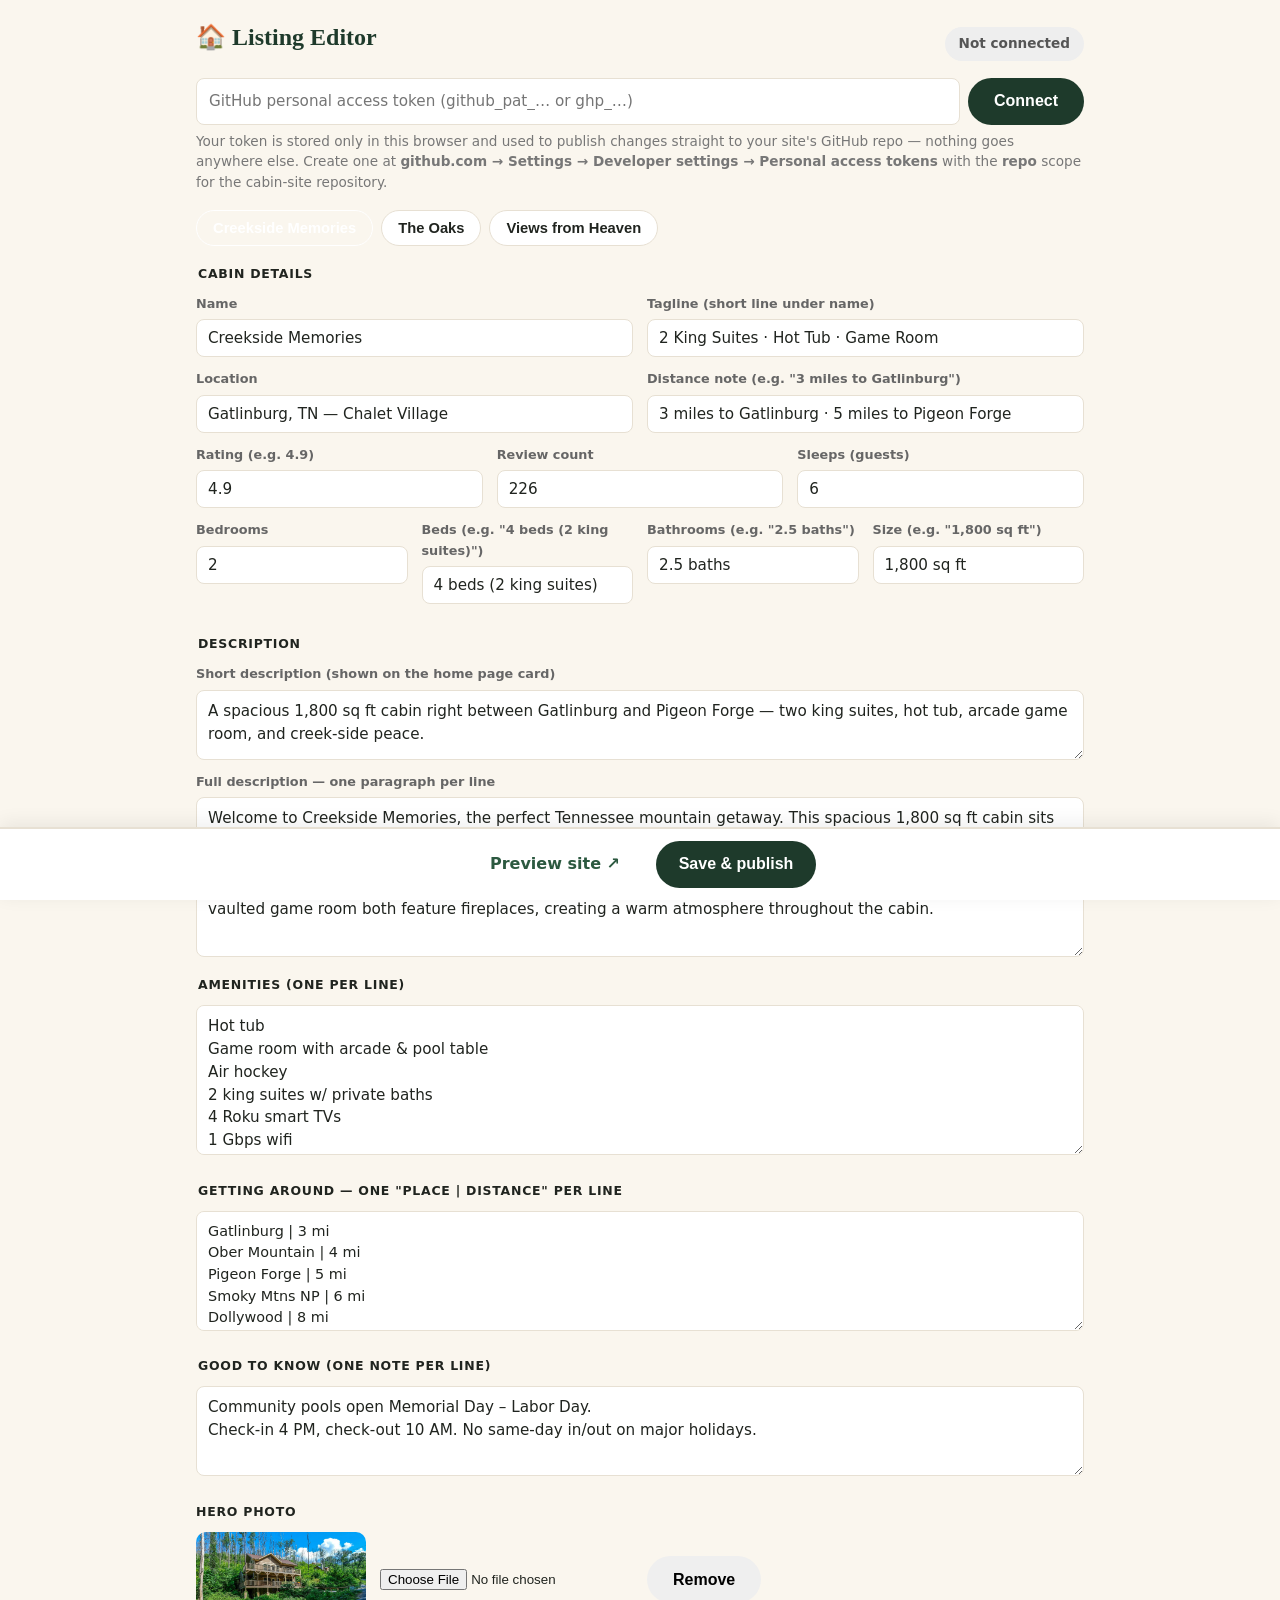
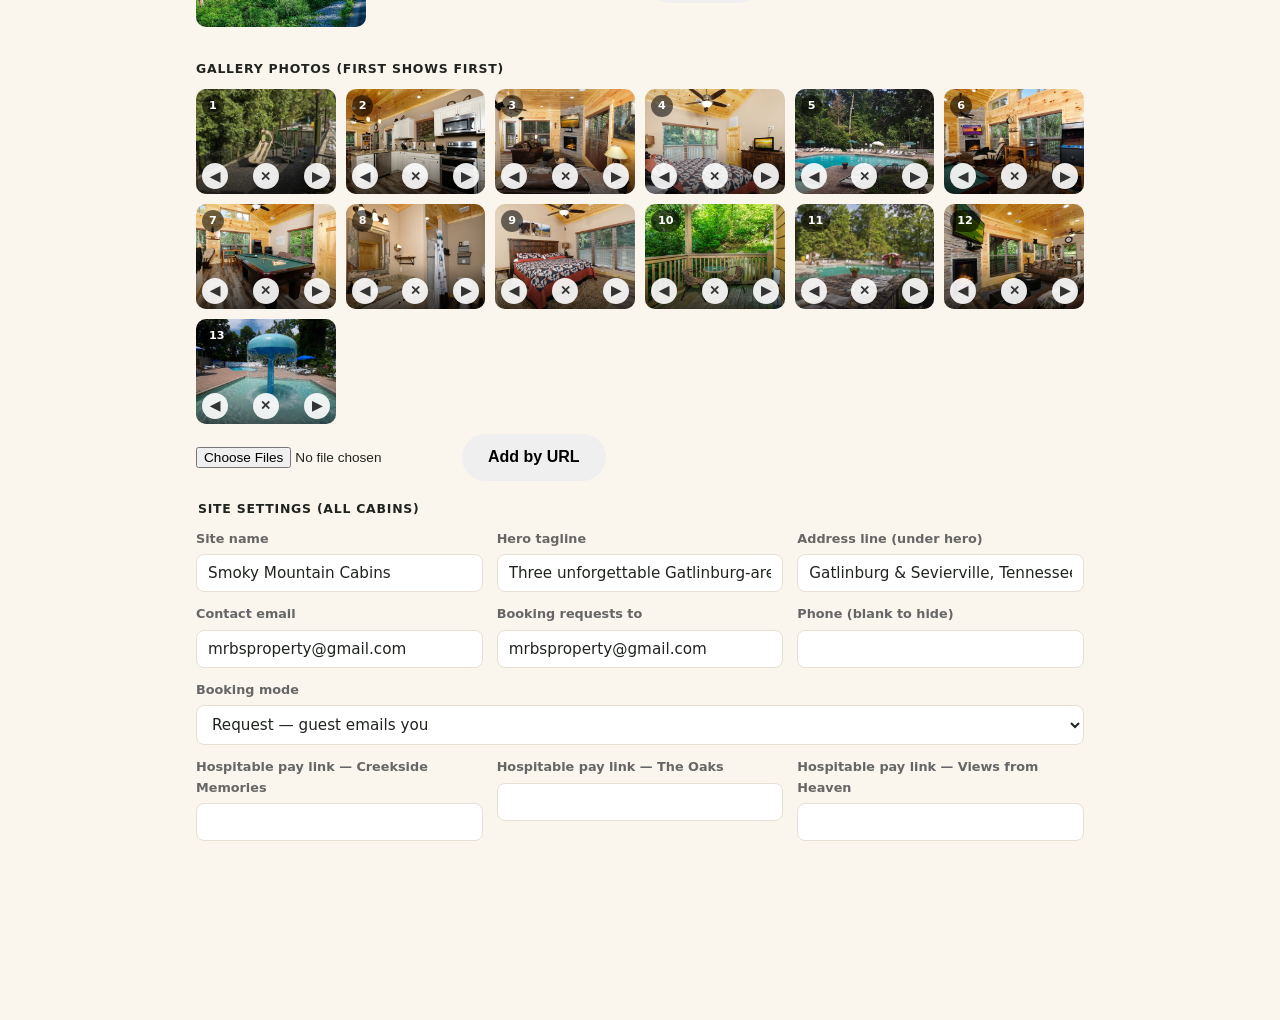
==== admin.html @ 11658c3b "editor + more photos: data/site.json single source, admin.html visual editor w/ GitHub publish, 26 n" ====
<!DOCTYPE html>
<html lang="en">
<head>
  <meta charset="UTF-8">
  <meta name="viewport" content="width=device-width, initial-scale=1.0">
  <title>Edit Listings — Smoky Mountain Cabins</title>
  <link rel="stylesheet" href="css/style.css">
  <style>
    .admin-wrap { max-width: 920px; margin: 0 auto; padding: 24px 16px 130px; }
    .admin-top { display:flex; align-items:center; justify-content:space-between; gap:12px; flex-wrap:wrap; margin-bottom:8px; }
    .admin-top h1 { font-size:1.5rem; }
    .chip { display:inline-block; padding:6px 14px; border-radius:999px; font-size:.85rem; font-weight:700; background:#eee; color:#555; }
    .chip.ok { background:#e3f2e6; color:#1b5e20; }
    .token-row { display:flex; gap:8px; margin:14px 0 4px; flex-wrap:wrap; }
    .token-row input[type=password] { flex:1; min-width:220px; padding:10px 12px; border:1.5px solid var(--line); border-radius:8px; font-size:.95rem; }
    .hint { color:#777; font-size:.85rem; margin:6px 0 18px; line-height:1.5; }
    .tabs { display:flex; gap:8px; flex-wrap:wrap; margin:18px 0; }
    .tab { padding:9px 16px; border-radius:999px; border:1.5px solid var(--line); background:#fff; cursor:pointer; font-weight:700; color:var(--ink); font-size:.92rem; }
    .tab.active { background:var(--green); color:#fff; border-color:var(--green); }
    fieldset { border:none; margin:0 0 18px; padding:0; }
    legend, .sec-title { font-weight:800; color:var(--green); text-transform:uppercase; letter-spacing:.06em; font-size:.78rem; margin-bottom:10px; display:block; }
    .frow { display:grid; grid-template-columns:repeat(auto-fit,minmax(190px,1fr)); gap:12px 14px; margin-bottom:12px; }
    label.f { display:flex; flex-direction:column; gap:5px; font-size:.8rem; font-weight:700; color:#666; }
    input[type=text], input[type=number], input[type=password], textarea, select { padding:9px 11px; border:1.5px solid var(--line); border-radius:8px; font-size:.95rem; background:#fff; color:var(--ink); font-family:inherit; width:100%; box-sizing:border-box; }
    textarea { min-height:120px; resize:vertical; line-height:1.5; }
    .photo-grid { display:grid; grid-template-columns:repeat(auto-fill,minmax(130px,1fr)); gap:10px; margin-top:8px; }
    .ph { position:relative; border-radius:10px; overflow:hidden; background:#eee; aspect-ratio:4/3; }
    .ph img { width:100%; height:100%; object-fit:cover; display:block; }
    .ph .idx { position:absolute; top:6px; left:6px; background:rgba(0,0,0,.55); color:#fff; font-size:.7rem; font-weight:800; padding:2px 7px; border-radius:999px; }
    .ph .ctl { position:absolute; bottom:0; left:0; right:0; display:flex; justify-content:space-between; background:linear-gradient(transparent, rgba(0,0,0,.6)); padding:14px 6px 5px; }
    .ph button { border:none; background:rgba(255,255,255,.9); color:#333; width:26px; height:26px; border-radius:50%; font-weight:800; cursor:pointer; font-size:.8rem; }
    .ph button:hover { background:#fff; }
    .add-photo { display:flex; gap:8px; margin-top:10px; flex-wrap:wrap; align-items:center; }
    .add-photo input[type=file] { font-size:.85rem; max-width:260px; }
    .hero-row { display:flex; gap:14px; align-items:center; flex-wrap:wrap; margin-bottom:14px; }
    .hero-prev { width:170px; aspect-ratio:16/9; object-fit:cover; border-radius:10px; background:#eee; }
    .bar { position:fixed; bottom:0; left:0; right:0; background:#fff; border-top:2px solid var(--line); padding:12px 18px; display:flex; gap:10px; justify-content:center; z-index:50; box-shadow:0 -4px 18px rgba(0,0,0,.07); }
    .bar button { min-width:160px; padding:12px 20px; font-size:1rem; }
    #pub-status { text-align:center; margin-top:10px; font-weight:700; color:#555; min-height:1.3em; font-size:.92rem; }
    .banner { padding:12px 16px; border-radius:10px; margin-bottom:14px; font-weight:700; display:none; line-height:1.4; }
    .banner.ok { background:#e3f2e6; color:#1b5e20; display:block; }
    .banner.err { background:#fdecea; color:#a12; display:block; }
  </style>
</head>
<body>
  <div class="admin-wrap">
    <div class="admin-top">
      <h1>🏠 Listing Editor</h1>
      <span id="conn-chip" class="chip">Not connected</span>
    </div>

    <div class="token-row">
      <input type="password" id="token" placeholder="GitHub personal access token (github_pat_… or ghp_…)">
      <button class="btn btn-primary" id="connect-btn">Connect</button>
    </div>
    <p class="hint">Your token is stored only in this browser and used to publish changes straight to your site's GitHub repo — nothing goes anywhere else. Create one at <b>github.com → Settings → Developer settings → Personal access tokens</b> with the <b>repo</b> scope for the cabin-site repository.</p>

    <div id="banner" class="banner"></div>

    <div id="editor" style="display:none">
      <div class="tabs" id="cabin-tabs"></div>

      <fieldset>
        <legend>Cabin details</legend>
        <div class="frow">
          <label class="f">Name<input type="text" data-f="name"></label>
          <label class="f">Tagline (short line under name)<input type="text" data-f="tagline"></label>
        </div>
        <div class="frow">
          <label class="f">Location<input type="text" data-f="location"></label>
          <label class="f">Distance note (e.g. "3 miles to Gatlinburg")<input type="text" data-f="distanceNote"></label>
        </div>
        <div class="frow">
          <label class="f">Rating (e.g. 4.9)<input type="text" data-f="rating"></label>
          <label class="f">Review count<input type="number" data-f="reviews"></label>
          <label class="f">Sleeps (guests)<input type="number" data-f="guests"></label>
        </div>
        <div class="frow">
          <label class="f">Bedrooms<input type="number" data-f="bedrooms"></label>
          <label class="f">Beds (e.g. "4 beds (2 king suites)")<input type="text" data-f="beds"></label>
          <label class="f">Bathrooms (e.g. "2.5 baths")<input type="text" data-f="baths"></label>
          <label class="f">Size (e.g. "1,800 sq ft")<input type="text" data-f="sqft"></label>
        </div>
      </fieldset>

      <fieldset>
        <legend>Description</legend>
        <label class="f" style="margin-bottom:12px">Short description (shown on the home page card)<textarea data-f="shortDesc" style="min-height:70px"></textarea></label>
        <label class="f">Full description — one paragraph per line<textarea data-f="description" style="min-height:160px"></textarea></label>
      </fieldset>

      <fieldset>
        <legend>Amenities (one per line)</legend>
        <textarea data-f="amenities" style="min-height:150px"></textarea>
      </fieldset>

      <fieldset>
        <legend>Getting around — one "Place | distance" per line</legend>
        <textarea data-f="distances" style="min-height:120px; font-size:.9rem"></textarea>
      </fieldset>

      <fieldset>
        <legend>Good to know (one note per line)</legend>
        <textarea data-f="notes" style="min-height:90px"></textarea>
      </fieldset>

      <fieldset>
        <span class="sec-title">Hero photo</span>
        <div class="hero-row">
          <img id="hero-prev" class="hero-prev" alt="">
          <input type="file" id="hero-file" accept="image/*">
          <button class="btn btn-ghost" id="hero-clear">Remove</button>
        </div>
      </fieldset>

      <fieldset>
        <span class="sec-title">Gallery photos (first shows first)</span>
        <div class="photo-grid" id="gallery"></div>
        <div class="add-photo">
          <input type="file" id="gal-file" accept="image/*" multiple>
          <button class="btn btn-ghost" id="gal-add-url-btn">Add by URL</button>
        </div>
      </fieldset>

      <fieldset>
        <legend>Site settings (all cabins)</legend>
        <div class="frow">
          <label class="f">Site name<input type="text" data-s="name"></label>
          <label class="f">Hero tagline<input type="text" data-s="tagline"></label>
          <label class="f">Address line (under hero)<input type="text" data-s="addressLine"></label>
        </div>
        <div class="frow">
          <label class="f">Contact email<input type="text" data-s="email"></label>
          <label class="f">Booking requests to<input type="text" data-s="bookingEmailTo"></label>
          <label class="f">Phone (blank to hide)<input type="text" data-s="phone"></label>
        </div>
        <div class="frow">
          <label class="f">Booking mode<select data-s="bookingMode"><option value="request">Request — guest emails you</option><option value="link">Pay only — link to payment page</option><option value="both">Both — form + pay link</option></select></label>
        </div>
        <div class="frow" id="hospitable-links"></div>
      </fieldset>

      <div id="pub-status"></div>
    </div>
  </div>

  <div class="bar" id="bar" style="display:none">
    <a class="btn btn-ghost" href="./index.html" target="_blank">Preview site ↗</a>
    <button class="btn btn-primary" id="publish-btn">Save &amp; publish</button>
  </div>

  <script src="js/admin.js"></script>
</body>
</html>
---- css/style.css ----
/* ============================================================
   Smoky Mountain Cabins — direct booking site
   Palette: forest green / cream / warm wood
   ============================================================ */

:root {
  --forest: #1e3a2b;
  --pine: #2c5940;
  --moss: #4f7a5f;
  --cream: #faf6ee;
  --paper: #ffffff;
  --wood: #c8a27a;
  --wood-dark: #a97e52;
  --gold: #d4a373;
  --ink: #20241f;
  --muted: #6b7268;
  --line: #e7e0d3;
  --shadow-sm: 0 2px 10px rgba(30, 58, 43, .08);
  --shadow-md: 0 10px 30px rgba(30, 58, 43, .14);
  --radius: 16px;
  --maxw: 1180px;
  --font-head: "Fraunces", Georgia, serif;
  --font-body: "Inter", system-ui, -apple-system, Segoe UI, sans-serif;
}

* { box-sizing: border-box; }
html { scroll-behavior: smooth; }
body {
  margin: 0;
  font-family: var(--font-body);
  color: var(--ink);
  background: var(--cream);
  line-height: 1.6;
  -webkit-font-smoothing: antialiased;
}
img { max-width: 100%; display: block; }
a { color: var(--pine); text-decoration: none; }
h1, h2, h3, h4 { font-family: var(--font-head); line-height: 1.15; margin: 0 0 .5em; color: var(--forest); font-weight: 600; }
p { margin: 0 0 1em; }

.wrap { max-width: var(--maxw); margin: 0 auto; padding: 0 24px; }
.eyebrow { text-transform: uppercase; letter-spacing: .18em; font-size: .78rem; font-weight: 600; color: var(--wood-dark); }

/* ---------- Buttons ---------- */
.btn {
  display: inline-flex; align-items: center; gap: .5em;
  padding: .85em 1.5em; border-radius: 999px; font-weight: 600;
  border: 2px solid transparent; cursor: pointer; transition: all .18s ease;
  font-size: 1rem; line-height: 1; text-align: center; justify-content: center;
}
.btn-primary { background: var(--forest); color: #fff; }
.btn-primary:hover { background: var(--pine); transform: translateY(-2px); box-shadow: var(--shadow-md); }
.btn-wood { background: var(--gold); color: #3a2c17; }
.btn-wood:hover { background: #e0b586; transform: translateY(-2px); box-shadow: var(--shadow-md); }
.btn-outline { border-color: var(--forest); color: var(--forest); background: transparent; }
.btn-outline:hover { background: var(--forest); color: #fff; }
.btn-ghost-light { border-color: rgba(255,255,255,.7); color: #fff; background: rgba(255,255,255,.08); backdrop-filter: blur(4px); }
.btn-ghost-light:hover { background: #fff; color: var(--forest); }

/* ---------- Header / nav ---------- */
.site-header {
  position: sticky; top: 0; z-index: 60;
  background: rgba(250, 246, 238, .92); backdrop-filter: blur(10px);
  border-bottom: 1px solid var(--line);
}
.nav { display: flex; align-items: center; justify-content: space-between; height: 72px; }
.brand { display: flex; align-items: center; gap: .6em; font-family: var(--font-head); font-weight: 600; color: var(--forest); font-size: 1.25rem; }
.brand .leaf { width: 34px; height: 34px; border-radius: 9px; background: linear-gradient(135deg, var(--pine), var(--moss)); display: grid; place-items: center; color: #fff; font-size: 1.05rem; }
.nav-links { display: flex; align-items: center; gap: 28px; }
.nav-links a { color: var(--ink); font-weight: 500; font-size: .97rem; }
.nav-links a:hover { color: var(--pine); }
.nav-cta { margin-left: 8px; }
.menu-btn { display: none; background: none; border: 0; font-size: 1.6rem; color: var(--forest); cursor: pointer; line-height: 1; }

/* ---------- Hero ---------- */
.hero { position: relative; min-height: 78vh; display: grid; place-items: center; text-align: center; color: #fff; overflow: hidden; }
.hero-bg { position: absolute; inset: 0; background-size: cover; background-position: center; z-index: -2; }
.hero::after { content: ""; position: absolute; inset: 0; background: linear-gradient(180deg, rgba(20,35,26,.45) 0%, rgba(20,35,26,.72) 100%); z-index: -1; }
.hero-inner { padding: 90px 24px; max-width: 820px; }
.hero h1 { color: #fff; font-size: clamp(2.4rem, 5.5vw, 4rem); margin-bottom: .3em; text-shadow: 0 2px 20px rgba(0,0,0,.3); }
.hero p.sub { font-size: clamp(1.05rem, 2vw, 1.3rem); color: #f2ede2; max-width: 640px; margin: 0 auto 2em; }
.hero-actions { display: flex; gap: 14px; justify-content: center; flex-wrap: wrap; }
.trust-row { display: flex; gap: 26px; justify-content: center; flex-wrap: wrap; margin-top: 38px; color: #efe9dc; font-size: .95rem; }
.trust-row span b { color: #fff; }

/* ---------- Section scaffolding ---------- */
section.block { padding: 76px 0; }
section.block.alt { background: var(--paper); }
.section-head { max-width: 640px; margin: 0 auto 44px; text-align: center; }
.section-head h2 { font-size: clamp(1.9rem, 3.5vw, 2.7rem); }
.section-head p { color: var(--muted); font-size: 1.08rem; }

/* ---------- Cabin cards grid ---------- */
.cabin-grid { display: grid; grid-template-columns: repeat(auto-fit, minmax(300px, 1fr)); gap: 28px; }
.card { background: var(--paper); border-radius: var(--radius); overflow: hidden; box-shadow: var(--shadow-sm); transition: transform .2s ease, box-shadow .2s ease; display: flex; flex-direction: column; border: 1px solid var(--line); }
.card:hover { transform: translateY(-6px); box-shadow: var(--shadow-md); }
.card-media { position: relative; aspect-ratio: 4/3; overflow: hidden; background: #dfe7e0; }
.card-media img { width: 100%; height: 100%; object-fit: cover; transition: transform .5s ease; }
.card:hover .card-media img { transform: scale(1.06); }
.badge-rating { position: absolute; top: 14px; left: 14px; background: rgba(255,255,255,.95); color: var(--forest); font-weight: 700; padding: .35em .8em; border-radius: 999px; font-size: .9rem; box-shadow: var(--shadow-sm); }
.badge-tag { position: absolute; top: 14px; right: 14px; background: rgba(30,58,43,.85); color: #fff; padding: .35em .8em; border-radius: 999px; font-size: .78rem; font-weight: 600; letter-spacing: .02em; }
.card-body { padding: 22px 22px 24px; display: flex; flex-direction: column; gap: 10px; flex: 1; }
.card-loc { color: var(--wood-dark); font-size: .85rem; text-transform: uppercase; letter-spacing: .1em; font-weight: 600; }
.card h3 { margin: 0; font-size: 1.45rem; }
.specs { display: flex; flex-wrap: wrap; gap: 12px; color: var(--muted); font-size: .92rem; margin-top: 2px; }
.specs span { display: inline-flex; align-items: center; gap: .35em; }
.card-desc { color: var(--muted); font-size: .96rem; flex: 1; }
.card-foot { display: flex; align-items: center; justify-content: space-between; margin-top: 8px; gap: 12px; }
.price-note { font-weight: 700; color: var(--forest); }

/* ---------- Feature / amenity lists ---------- */
.amenities { display: grid; grid-template-columns: repeat(auto-fit, minmax(220px, 1fr)); gap: 14px 26px; list-style: none; padding: 0; margin: 0; }
.amenities li { display: flex; align-items: center; gap: .6em; font-size: .98rem; color: var(--ink); }
.amenities li::before { content: "✓"; color: var(--moss); font-weight: 800; }

/* ---------- Cabin detail page ---------- */
.cabin-hero { position: relative; min-height: 62vh; display: grid; place-items: center; text-align: center; color: #fff; overflow: hidden; }
.cabin-hero .hero-bg { z-index: -2; }
.cabin-hero::after { content:""; position:absolute; inset:0; background: linear-gradient(180deg, rgba(20,35,26,.4), rgba(20,35,26,.7)); z-index:-1; }
.cabin-hero h1 { color:#fff; font-size: clamp(2.2rem, 5vw, 3.6rem); }
.breadcrumb { position:absolute; top: 88px; left: 0; right: 0; text-align:center; z-index:2; }
.breadcrumb a { color: #e9e2d4; font-size:.9rem; }

.detail-grid { display: grid; grid-template-columns: 1fr; gap: 48px; align-items: start; }
.detail-grid > * { min-width: 0; } /* let tracks shrink below content (native date inputs are wide) */
@media (min-width: 900px){ .detail-grid { grid-template-columns: 1.6fr 1fr; } }
.gallery { display:grid; grid-template-columns: repeat(2, 1fr); gap: 12px; margin-top: 8px; }
.gallery img { border-radius: 12px; aspect-ratio: 4/3; object-fit: cover; width:100%; background:#dfe7e0; }
.gallery .wide { grid-column: span 2; aspect-ratio: 16/8; }

/* booking card */
.book-card { position: sticky; top: 92px; background: var(--paper); border-radius: var(--radius); box-shadow: var(--shadow-md); padding: 26px; border: 1px solid var(--line); }
.book-card h3 { font-size: 1.4rem; margin-bottom: .2em; }
.book-rate { color: var(--muted); margin-bottom: 18px; }
.book-rate b { color: var(--forest); font-size: 1.5rem; font-family: var(--font-head); }
.field { margin-bottom: 14px; }
.field label { display:block; font-size:.82rem; font-weight:600; color:var(--muted); text-transform:uppercase; letter-spacing:.06em; margin-bottom:5px; }
.field input, .field select, .field textarea { width:100%; padding:.7em .9em; border:1.5px solid var(--line); border-radius:10px; font-family:inherit; font-size:.98rem; background:#fff; color:var(--ink); }
.field input:focus, .field select:focus, .field textarea:focus { outline:none; border-color: var(--pine); box-shadow: 0 0 0 3px rgba(44,89,64,.12); }
.date-row { display:grid; grid-template-columns: 1fr 1fr; gap: 12px; }
.date-row > * { min-width: 0; }
.book-note { font-size:.85rem; color:var(--muted); margin-top:10px; text-align:center; }
.book-card .btn { width:100%; margin-top:6px; }
.divider-or { display:flex; align-items:center; gap:12px; color:var(--muted); font-size:.8rem; margin:14px 0; }
.divider-or::before, .divider-or::after { content:""; height:1px; background:var(--line); flex:1; }

/* ---------- Why direct / value props ---------- */
.value-grid { display:grid; grid-template-columns: repeat(auto-fit, minmax(240px, 1fr)); gap: 26px; }
.value-card { text-align:center; padding: 30px 22px; background: var(--cream); border-radius: var(--radius); border:1px solid var(--line); }
.value-card .ico { font-size: 2rem; margin-bottom: 10px; }
.value-card h3 { font-size: 1.25rem; }
.value-card p { color: var(--muted); font-size:.96rem; margin:0; }

/* ---------- Location / things to do ---------- */
.dist-list { display:grid; grid-template-columns: repeat(auto-fit, minmax(200px,1fr)); gap: 14px; list-style:none; padding:0; margin:0; }
.dist-list li { background:#fff; border:1px solid var(--line); border-radius:12px; padding:16px 18px; display:flex; justify-content:space-between; align-items:center; gap:10px; }
.dist-list .d { font-weight:700; color:var(--forest); font-family:var(--font-head); font-size:1.2rem; white-space:nowrap; }

/* ---------- FAQ ---------- */
.faq-item { border-bottom: 1px solid var(--line); padding: 18px 0; }
.faq-item h3 { font-size: 1.15rem; margin-bottom:.3em; cursor:pointer; display:flex; justify-content:space-between; align-items:center; gap:12px; }
.faq-item h3::after { content:"+"; color:var(--wood-dark); font-size:1.4rem; transition: transform .2s; }
.faq-item.open h3::after { transform: rotate(45deg); }
.faq-item p { color: var(--muted); margin:0; max-width:none; }

/* ---------- Footer ---------- */
.site-footer { background: var(--forest); color: #d9e2da; padding: 60px 0 30px; margin-top: 40px; }
.footer-grid { display:grid; grid-template-columns: 1.5fr 1fr 1fr; gap: 40px; }
@media (max-width:760px){ .footer-grid{ grid-template-columns:1fr; gap:28px;} }
.site-footer h4 { color:#fff; font-size:1rem; margin-bottom:.8em; }
.site-footer a { color:#c3d0c5; display:block; padding:4px 0; }
.site-footer a:hover { color:#fff; }
.footer-brand p { color:#b9c7bb; max-width: 320px; }
.foot-bottom { border-top:1px solid rgba(255,255,255,.14); margin-top:40px; padding-top:22px; text-align:center; font-size:.85rem; color:#9fb0a3; }

/* ---------- Sticky mobile book bar ---------- */
.sticky-book { position: fixed; left:0; right:0; bottom:0; z-index:70; background:#fff; border-top:1px solid var(--line); padding: 12px 16px; display:none; align-items:center; justify-content:space-between; gap:14px; box-shadow: 0 -6px 20px rgba(30,58,43,.12); }
.sticky-book .sb-name { font-weight:700; color:var(--forest); font-family:var(--font-head); }
.sticky-book .sb-sub { font-size:.8rem; color:var(--muted); }

/* ---------- Toast ---------- */
.toast { position: fixed; bottom: 90px; left:50%; transform: translateX(-50%) translateY(20px); background: var(--forest); color:#fff; padding: .9em 1.4em; border-radius: 999px; box-shadow: var(--shadow-md); opacity:0; pointer-events:none; transition: all .3s ease; z-index: 90; font-size:.95rem; }
.toast.show { opacity:1; transform: translateX(-50%) translateY(0); }

/* ---------- Responsive nav ---------- */
@media (max-width: 860px){
  .menu-btn { display:block; }
  .nav-links { position: fixed; inset: 72px 0 auto 0; background: var(--cream); flex-direction: column; align-items:flex-start; gap: 4px; padding: 18px 24px 26px; border-bottom:1px solid var(--line); transform: translateY(-130%); transition: transform .25s ease; box-shadow: var(--shadow-md); }
  .nav-links.open { transform: translateY(0); }
  .nav-links a { width:100%; padding: 10px 0; font-size:1.05rem; }
  .nav-cta { margin-left:0; width:100%; }
}

/* utility */
.center { text-align:center; }
.mt-2 { margin-top: 24px; }
.hidden { display:none !important; }
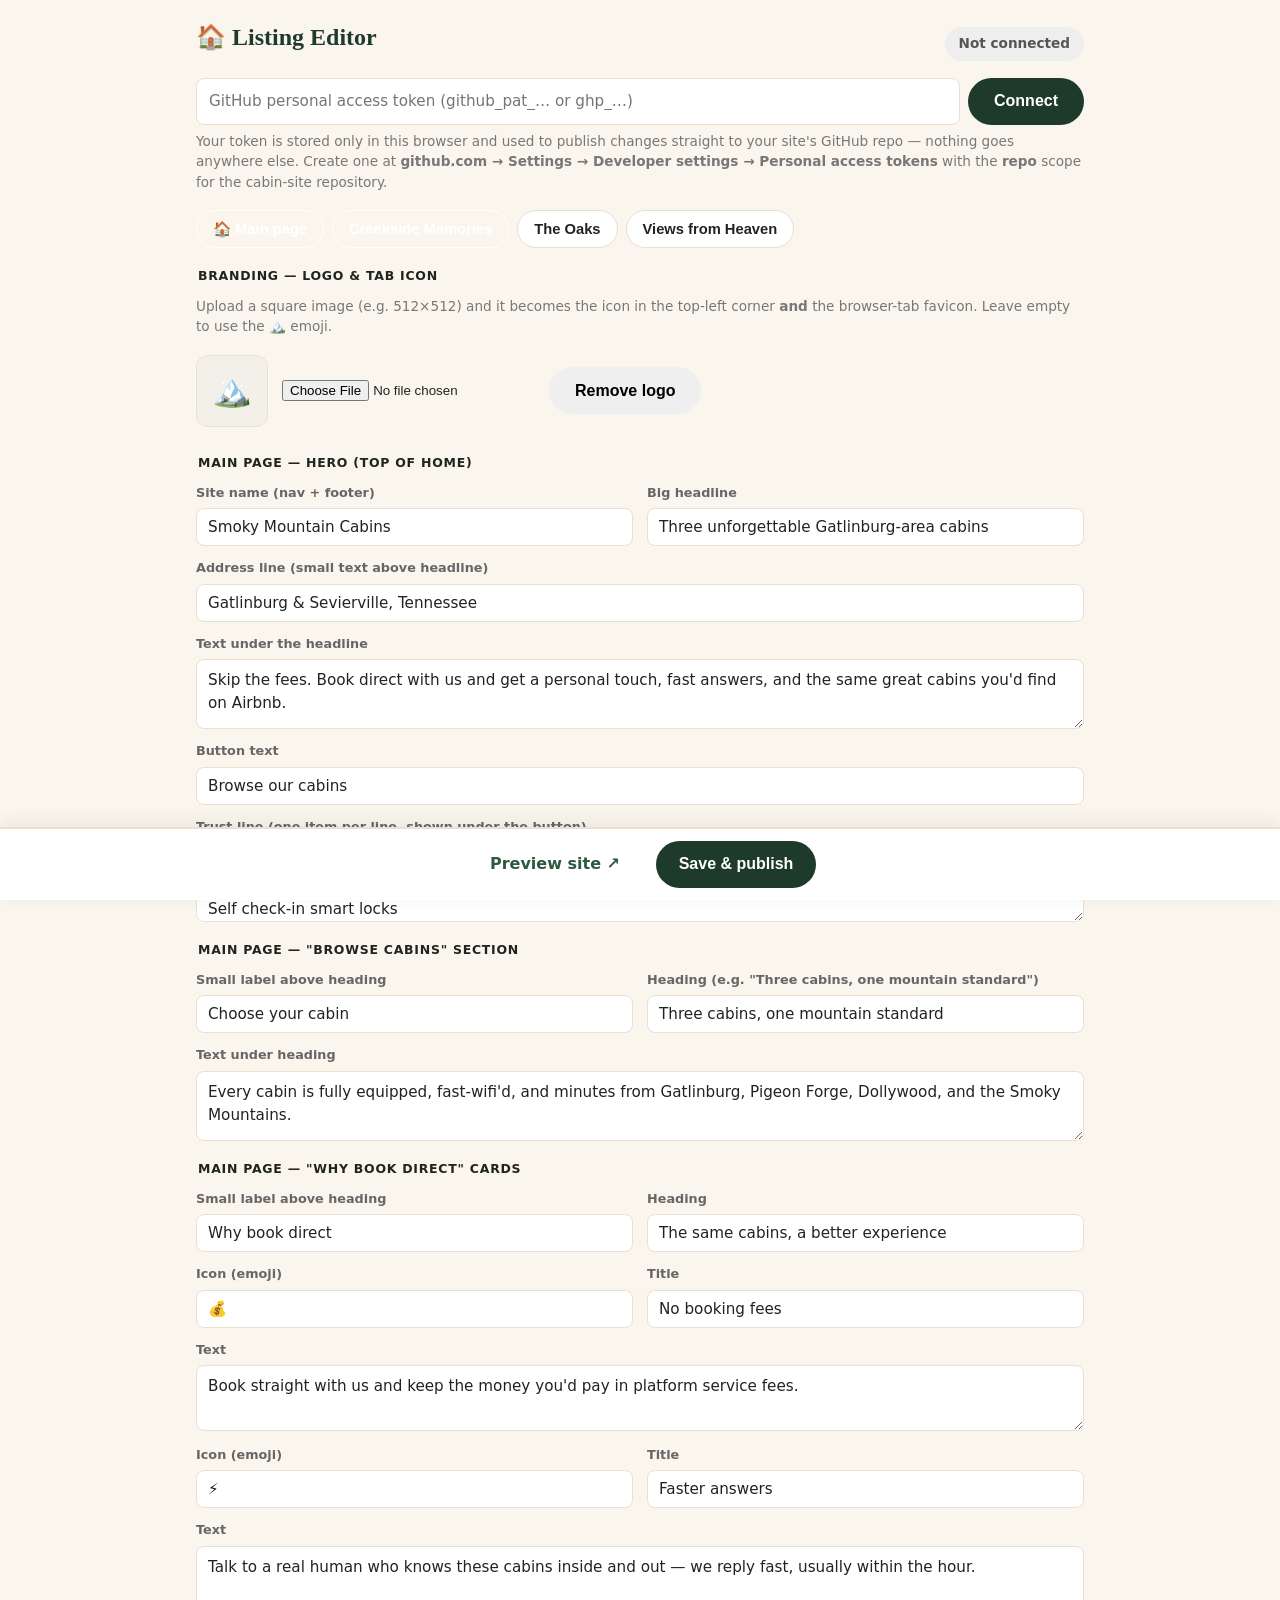
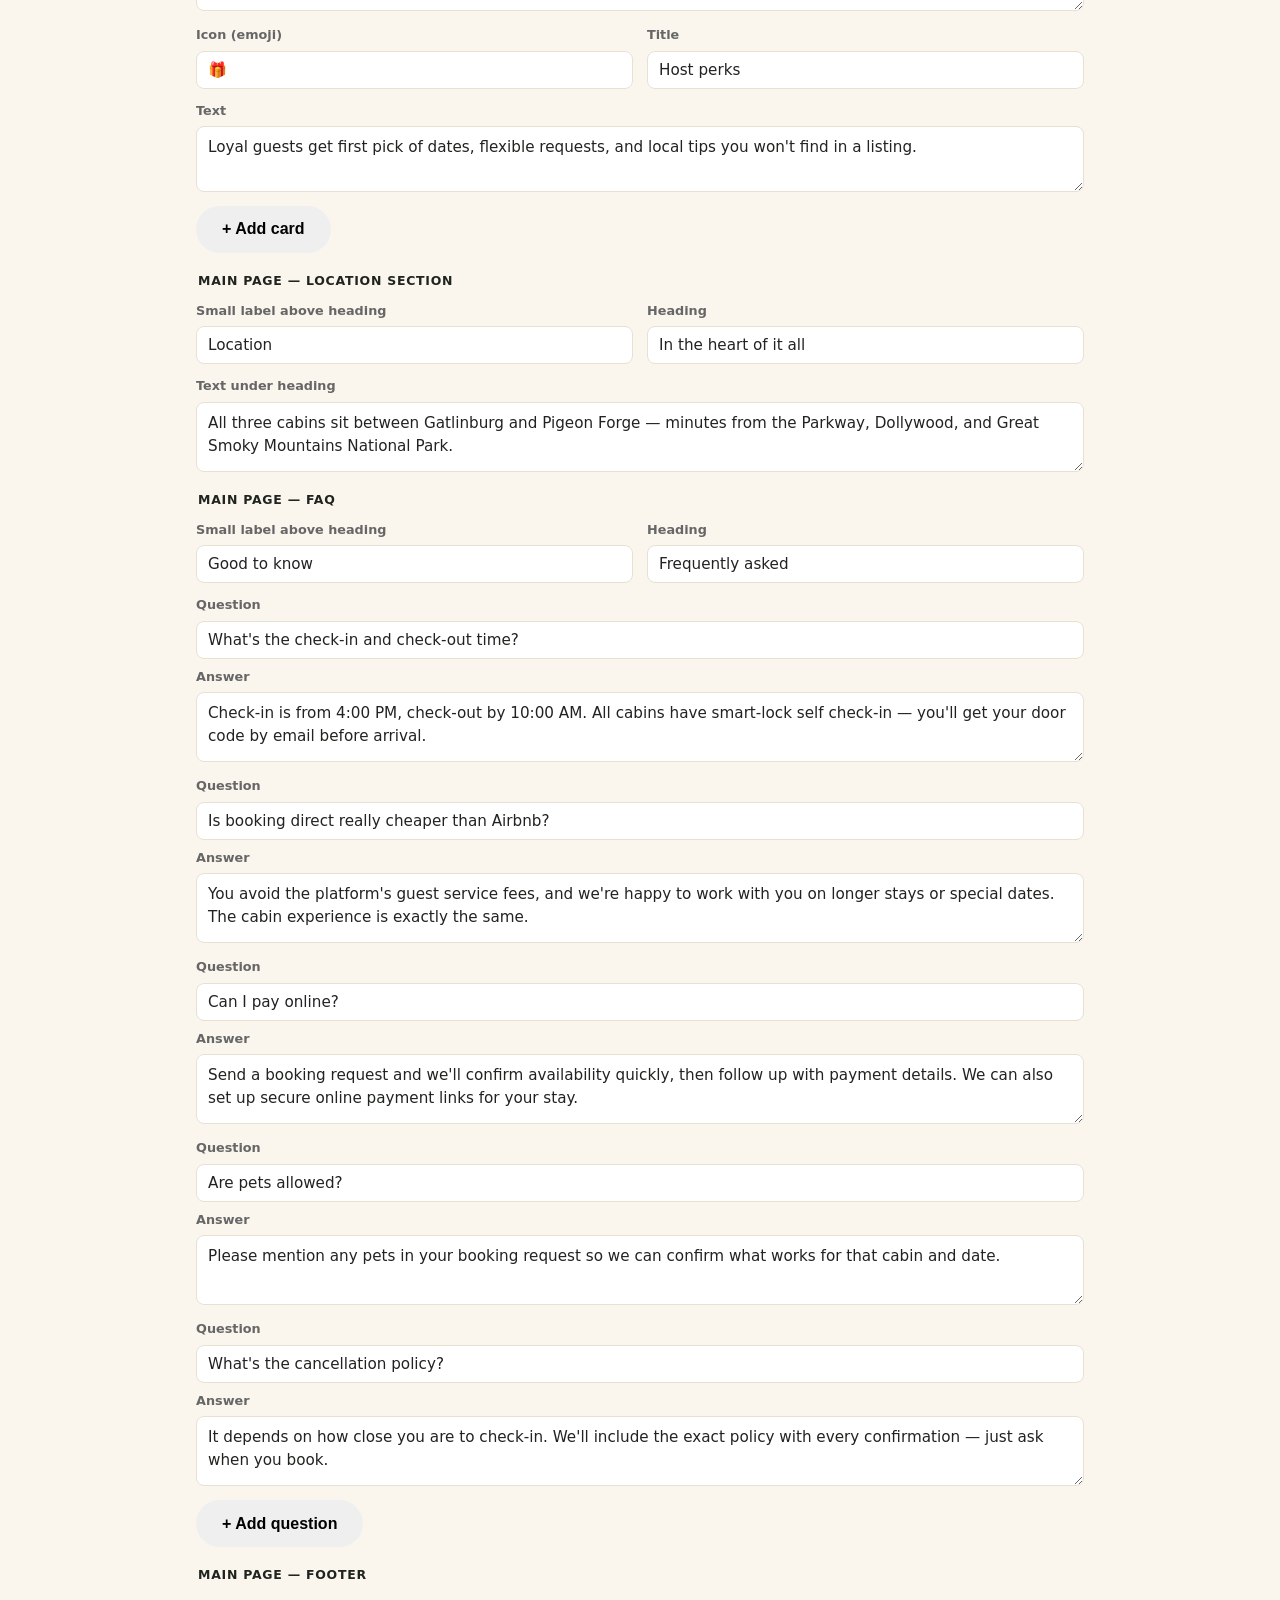
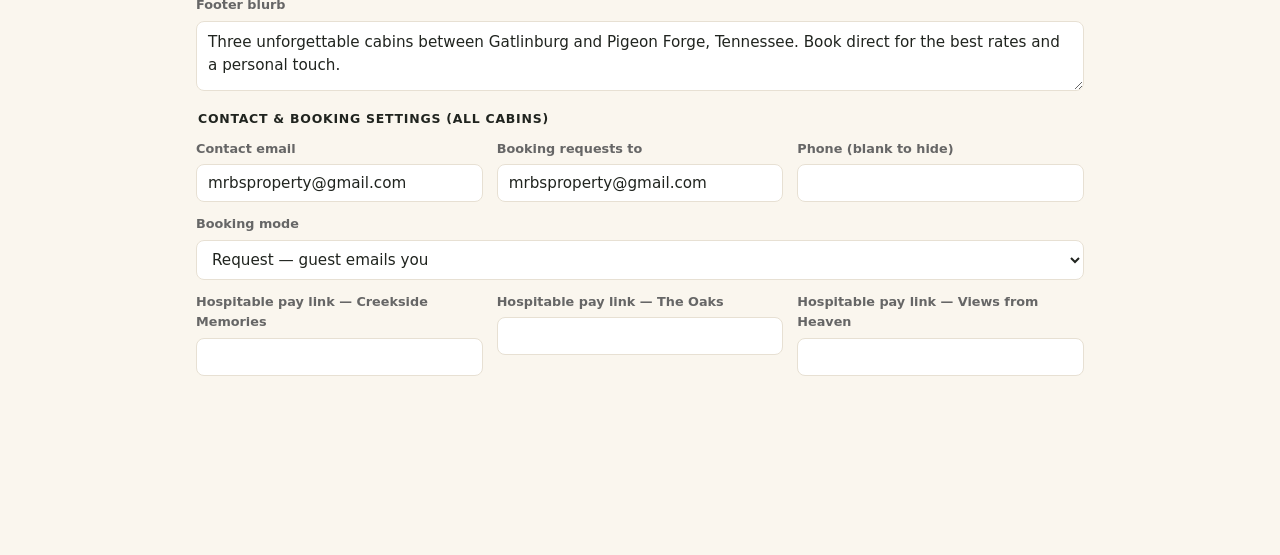
==== commit d8c648b2: "editor: Main page tab (all home text editable) + logo/favicon uploader; app.js renders home from sit" ====
--- a/admin.html
+++ b/admin.html
@@ -34,6 +34,9 @@
     .add-photo input[type=file] { font-size:.85rem; max-width:260px; }
     .hero-row { display:flex; gap:14px; align-items:center; flex-wrap:wrap; margin-bottom:14px; }
     .hero-prev { width:170px; aspect-ratio:16/9; object-fit:cover; border-radius:10px; background:#eee; }
+    .logo-row { display:flex; gap:14px; align-items:center; flex-wrap:wrap; margin-bottom:8px; }
+    .logo-prev { width:72px; height:72px; object-fit:contain; border-radius:12px; background:#f3efe9; border:1.5px solid var(--line); display:flex; align-items:center; justify-content:center; font-size:2rem; }
+    .logo-prev img { width:100%; height:100%; object-fit:contain; }
     .bar { position:fixed; bottom:0; left:0; right:0; background:#fff; border-top:2px solid var(--line); padding:12px 18px; display:flex; gap:10px; justify-content:center; z-index:50; box-shadow:0 -4px 18px rgba(0,0,0,.07); }
     .bar button { min-width:160px; padding:12px 20px; font-size:1rem; }
     #pub-status { text-align:center; margin-top:10px; font-weight:700; color:#555; min-height:1.3em; font-size:.92rem; }
@@ -60,85 +63,153 @@
     <div id="editor" style="display:none">
       <div class="tabs" id="cabin-tabs"></div>
 
-      <fieldset>
-        <legend>Cabin details</legend>
-        <div class="frow">
-          <label class="f">Name<input type="text" data-f="name"></label>
-          <label class="f">Tagline (short line under name)<input type="text" data-f="tagline"></label>
-        </div>
-        <div class="frow">
-          <label class="f">Location<input type="text" data-f="location"></label>
-          <label class="f">Distance note (e.g. "3 miles to Gatlinburg")<input type="text" data-f="distanceNote"></label>
-        </div>
-        <div class="frow">
-          <label class="f">Rating (e.g. 4.9)<input type="text" data-f="rating"></label>
-          <label class="f">Review count<input type="number" data-f="reviews"></label>
-          <label class="f">Sleeps (guests)<input type="number" data-f="guests"></label>
-        </div>
-        <div class="frow">
-          <label class="f">Bedrooms<input type="number" data-f="bedrooms"></label>
-          <label class="f">Beds (e.g. "4 beds (2 king suites)")<input type="text" data-f="beds"></label>
-          <label class="f">Bathrooms (e.g. "2.5 baths")<input type="text" data-f="baths"></label>
-          <label class="f">Size (e.g. "1,800 sq ft")<input type="text" data-f="sqft"></label>
-        </div>
-      </fieldset>
-
-      <fieldset>
-        <legend>Description</legend>
-        <label class="f" style="margin-bottom:12px">Short description (shown on the home page card)<textarea data-f="shortDesc" style="min-height:70px"></textarea></label>
-        <label class="f">Full description — one paragraph per line<textarea data-f="description" style="min-height:160px"></textarea></label>
-      </fieldset>
-
-      <fieldset>
-        <legend>Amenities (one per line)</legend>
-        <textarea data-f="amenities" style="min-height:150px"></textarea>
-      </fieldset>
-
-      <fieldset>
-        <legend>Getting around — one "Place | distance" per line</legend>
-        <textarea data-f="distances" style="min-height:120px; font-size:.9rem"></textarea>
-      </fieldset>
-
-      <fieldset>
-        <legend>Good to know (one note per line)</legend>
-        <textarea data-f="notes" style="min-height:90px"></textarea>
-      </fieldset>
-
-      <fieldset>
-        <span class="sec-title">Hero photo</span>
-        <div class="hero-row">
-          <img id="hero-prev" class="hero-prev" alt="">
-          <input type="file" id="hero-file" accept="image/*">
-          <button class="btn btn-ghost" id="hero-clear">Remove</button>
-        </div>
-      </fieldset>
-
-      <fieldset>
-        <span class="sec-title">Gallery photos (first shows first)</span>
-        <div class="photo-grid" id="gallery"></div>
-        <div class="add-photo">
-          <input type="file" id="gal-file" accept="image/*" multiple>
-          <button class="btn btn-ghost" id="gal-add-url-btn">Add by URL</button>
-        </div>
-      </fieldset>
-
-      <fieldset>
-        <legend>Site settings (all cabins)</legend>
-        <div class="frow">
-          <label class="f">Site name<input type="text" data-s="name"></label>
-          <label class="f">Hero tagline<input type="text" data-s="tagline"></label>
-          <label class="f">Address line (under hero)<input type="text" data-s="addressLine"></label>
-        </div>
-        <div class="frow">
-          <label class="f">Contact email<input type="text" data-s="email"></label>
-          <label class="f">Booking requests to<input type="text" data-s="bookingEmailTo"></label>
-          <label class="f">Phone (blank to hide)<input type="text" data-s="phone"></label>
-        </div>
-        <div class="frow">
-          <label class="f">Booking mode<select data-s="bookingMode"><option value="request">Request — guest emails you</option><option value="link">Pay only — link to payment page</option><option value="both">Both — form + pay link</option></select></label>
-        </div>
-        <div class="frow" id="hospitable-links"></div>
-      </fieldset>
+      <!-- ============ MAIN PAGE TAB ============ -->
+      <div id="main-form">
+        <fieldset>
+          <legend>Branding — logo &amp; tab icon</legend>
+          <p class="hint" style="margin-top:0">Upload a square image (e.g. 512×512) and it becomes the icon in the top-left corner <b>and</b> the browser-tab favicon. Leave empty to use the 🏔️ emoji.</p>
+          <div class="logo-row">
+            <div id="logo-prev" class="logo-prev">🏔️</div>
+            <input type="file" id="logo-file" accept="image/*">
+            <button class="btn btn-ghost" id="logo-clear">Remove logo</button>
+          </div>
+        </fieldset>
+
+        <fieldset>
+          <legend>Main page — hero (top of home)</legend>
+          <div class="frow">
+            <label class="f">Site name (nav + footer)<input type="text" data-s="name"></label>
+            <label class="f">Big headline<input type="text" data-s="tagline"></label>
+          </div>
+          <div class="frow">
+            <label class="f">Address line (small text above headline)<input type="text" data-s="addressLine"></label>
+          </div>
+          <label class="f" style="margin-bottom:12px">Text under the headline<textarea data-h="heroSub" style="min-height:70px"></textarea></label>
+          <div class="frow">
+            <label class="f">Button text<input type="text" data-h="heroCta"></label>
+          </div>
+          <label class="f">Trust line (one item per line, shown under the button)<textarea data-h="trustItems" style="min-height:80px"></textarea></label>
+        </fieldset>
+
+        <fieldset>
+          <legend>Main page — "browse cabins" section</legend>
+          <div class="frow">
+            <label class="f">Small label above heading<input type="text" data-h="browseEyebrow"></label>
+            <label class="f">Heading (e.g. "Three cabins, one mountain standard")<input type="text" data-h="browseTitle"></label>
+          </div>
+          <label class="f">Text under heading<textarea data-h="browseSub" style="min-height:70px"></textarea></label>
+        </fieldset>
+
+        <fieldset>
+          <legend>Main page — "why book direct" cards</legend>
+          <div class="frow">
+            <label class="f">Small label above heading<input type="text" data-h="whyEyebrow"></label>
+            <label class="f">Heading<input type="text" data-h="whyTitle"></label>
+          </div>
+          <div id="value-cards"></div>
+        </fieldset>
+
+        <fieldset>
+          <legend>Main page — location section</legend>
+          <div class="frow">
+            <label class="f">Small label above heading<input type="text" data-h="locEyebrow"></label>
+            <label class="f">Heading<input type="text" data-h="locTitle"></label>
+          </div>
+          <label class="f">Text under heading<textarea data-h="locSub" style="min-height:70px"></textarea></label>
+        </fieldset>
+
+        <fieldset>
+          <legend>Main page — FAQ</legend>
+          <div class="frow">
+            <label class="f">Small label above heading<input type="text" data-h="faqEyebrow"></label>
+            <label class="f">Heading<input type="text" data-h="faqTitle"></label>
+          </div>
+          <div id="faq-edit"></div>
+        </fieldset>
+
+        <fieldset>
+          <legend>Main page — footer</legend>
+          <label class="f">Footer blurb<textarea data-s="footerBlurb" style="min-height:70px"></textarea></label>
+        </fieldset>
+
+        <fieldset>
+          <legend>Contact &amp; booking settings (all cabins)</legend>
+          <div class="frow">
+            <label class="f">Contact email<input type="text" data-s="email"></label>
+            <label class="f">Booking requests to<input type="text" data-s="bookingEmailTo"></label>
+            <label class="f">Phone (blank to hide)<input type="text" data-s="phone"></label>
+          </div>
+          <div class="frow">
+            <label class="f">Booking mode<select data-s="bookingMode"><option value="request">Request — guest emails you</option><option value="link">Pay only — link to payment page</option><option value="both">Both — form + pay link</option></select></label>
+          </div>
+          <div class="frow" id="hospitable-links"></div>
+        </fieldset>
+      </div>
+
+      <!-- ============ CABIN TABS ============ -->
+      <div id="cabin-form">
+        <fieldset>
+          <legend>Cabin details</legend>
+          <div class="frow">
+            <label class="f">Name<input type="text" data-f="name"></label>
+            <label class="f">Tagline (short line under name)<input type="text" data-f="tagline"></label>
+          </div>
+          <div class="frow">
+            <label class="f">Location<input type="text" data-f="location"></label>
+            <label class="f">Distance note (e.g. "3 miles to Gatlinburg")<input type="text" data-f="distanceNote"></label>
+          </div>
+          <div class="frow">
+            <label class="f">Rating (e.g. 4.9)<input type="text" data-f="rating"></label>
+            <label class="f">Review count<input type="number" data-f="reviews"></label>
+            <label class="f">Sleeps (guests)<input type="number" data-f="guests"></label>
+          </div>
+          <div class="frow">
+            <label class="f">Bedrooms<input type="number" data-f="bedrooms"></label>
+            <label class="f">Beds (e.g. "4 beds (2 king suites)")<input type="text" data-f="beds"></label>
+            <label class="f">Bathrooms (e.g. "2.5 baths")<input type="text" data-f="baths"></label>
+            <label class="f">Size (e.g. "1,800 sq ft")<input type="text" data-f="sqft"></label>
+          </div>
+        </fieldset>
+
+        <fieldset>
+          <legend>Description</legend>
+          <label class="f" style="margin-bottom:12px">Short description (shown on the home page card)<textarea data-f="shortDesc" style="min-height:70px"></textarea></label>
+          <label class="f">Full description — one paragraph per line<textarea data-f="description" style="min-height:160px"></textarea></label>
+        </fieldset>
+
+        <fieldset>
+          <legend>Amenities (one per line)</legend>
+          <textarea data-f="amenities" style="min-height:150px"></textarea>
+        </fieldset>
+
+        <fieldset>
+          <legend>Getting around — one "Place | distance" per line</legend>
+          <textarea data-f="distances" style="min-height:120px; font-size:.9rem"></textarea>
+        </fieldset>
+
+        <fieldset>
+          <legend>Good to know (one note per line)</legend>
+          <textarea data-f="notes" style="min-height:90px"></textarea>
+        </fieldset>
+
+        <fieldset>
+          <span class="sec-title">Hero photo</span>
+          <div class="hero-row">
+            <img id="hero-prev" class="hero-prev" alt="">
+            <input type="file" id="hero-file" accept="image/*">
+            <button class="btn btn-ghost" id="hero-clear">Remove</button>
+          </div>
+        </fieldset>
+
+        <fieldset>
+          <span class="sec-title">Gallery photos (first shows first)</span>
+          <div class="photo-grid" id="gallery"></div>
+          <div class="add-photo">
+            <input type="file" id="gal-file" accept="image/*" multiple>
+            <button class="btn btn-ghost" id="gal-add-url-btn">Add by URL</button>
+          </div>
+        </fieldset>
+      </div>
 
       <div id="pub-status"></div>
     </div>
